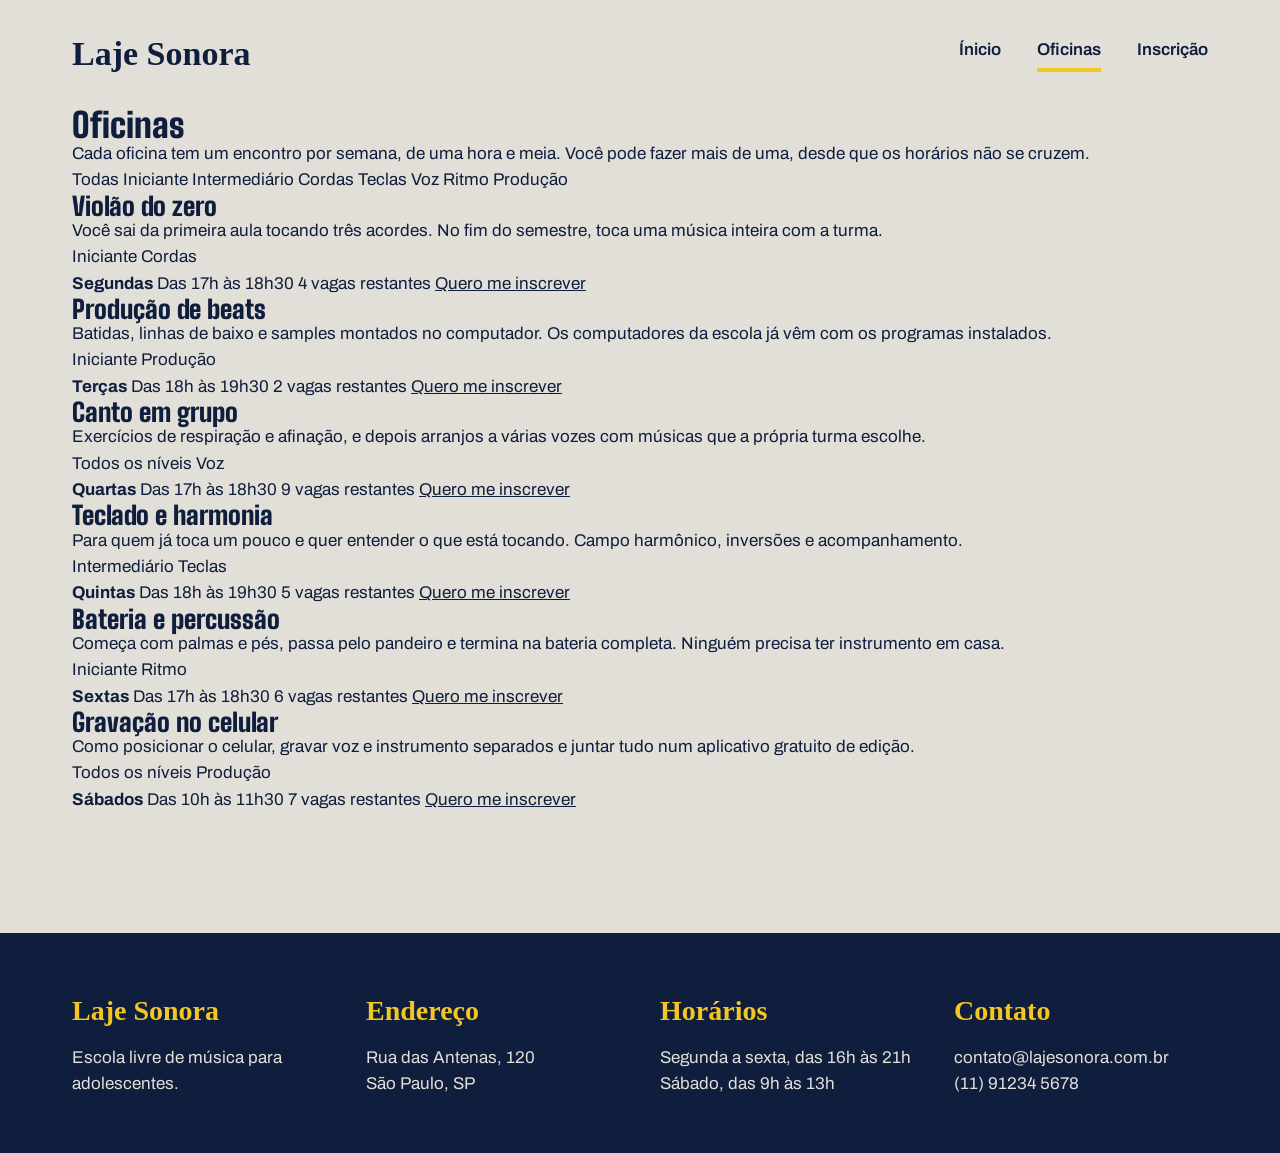
==== oficinas.html @ ecf98da6 "HTML da página de oficinas" ====
<!DOCTYPE html>
<html lang="pt-BR">
<head>
    <meta charset="UTF-8">
    <meta name="viewport" content="width=device-width, initial-scale=1.0">
    <link rel="preconnect" href="https://fonts.googleapis.com">
    <link rel="preconnect" href="https://fonts.gstatic.com" crossorigin>
    <link href="https://fonts.googleapis.com/css2?family=Archivo:ital,wght@0,100..900;1,100..900&family=Big+Shoulders:opsz,wght@10..72,100..900&display=swap" rel="stylesheet">
    <link rel="stylesheet" href="oficinas.css">
    <title>Laje Sonora | Oficinas</title>
</head>
<body>
    <header class="conteudo topo">
        <a href="index.html" class="logo">Laje Sonora</a>

        <nav class="menu">
            <a href="index.html">Ínicio</a>
            <a href="oficinas.html"class="atual">Oficinas</a>
            <a href="inscricao.html">Inscrição</a>
        </nav>
    </header>
    
    <main class="conteudo">
        <h1 class="titulo-pagina">Oficinas</h1>
        <p class="subtitulo-pagina">Cada oficina tem um encontro por semana, de uma hora e meia. Você pode fazer mais de uma, desde que os horários não se cruzem.</p>
        <div class="filtros">
            <div class="filtros">
                <span class="filtro ativo">Todas</span>
                <span class="filtro">Iniciante</span>
                <span class="filtro">Intermediário</span>
                <span class="filtro">Cordas</span>
                <span class="filtro">Teclas</span>
                <span class="filtro">Voz</span>
                <span class="filtro">Ritmo</span>
                <span class="filtro">Produção</span>
            </div>
            
            <div class="lista">
                <article class="oficina">
                    <div class="foto foto-azul"></div>
                    <div class="oficina-texto">
                        <h2>Violão do zero</h2>
                        <p>Você sai da primeira aula tocando três acordes. No fim do semestre, toca uma música inteira com a turma.</p>
                        <div class="etiquetas">
                            <span class="etiqueta">Iniciante</span>
                            <span class="etiqueta">Cordas</span>
                        </div>
                    </div>
                    <div class="oficina-detalhes">
                        <strong>Segundas</strong>
                        <span>Das 17h às 18h30</span>
                        <span>4 vagas restantes</span>
                        <a href="inscricao.html">Quero me inscrever</a>
                    </div>
                </article>
            
                <article class="oficina">
                    <div class="foto foto-amarela"></div>
                    <div class="oficina-texto">
                        <h2>Produção de beats</h2>
                        <p>Batidas, linhas de baixo e samples montados no computador. Os computadores da escola já vêm com os programas instalados.</p>
                        <div class="etiquetas">
                            <span class="etiqueta">Iniciante</span>
                            <span class="etiqueta">Produção</span>
                        </div>
                    </div>
                    <div class="oficina-detalhes">
                        <strong>Terças</strong>
                        <span>Das 18h às 19h30</span>
                        <span>2 vagas restantes</span>
                        <a href="inscricao.html">Quero me inscrever</a>
                    </div>
                </article>
            
                <article class="oficina">
                    <div class="foto foto-tinta"></div>
                    <div class="oficina-texto">
                        <h2>Canto em grupo</h2>
                        <p>Exercícios de respiração e afinação, e depois arranjos a várias vozes com músicas que a própria turma escolhe.</p>
                        <div class="etiquetas">
                            <span class="etiqueta">Todos os níveis</span>
                            <span class="etiqueta">Voz</span>
                        </div>
                    </div>
                    <div class="oficina-detalhes">
                        <strong>Quartas</strong>
                        <span>Das 17h às 18h30</span>
                        <span>9 vagas restantes</span>
                        <a href="inscricao.html">Quero me inscrever</a>
                    </div>
                </article>
            
                <article class="oficina">
                    <div class="foto"></div>
                    <div class="oficina-texto">
                        <h2>Teclado e harmonia</h2>
                        <p>Para quem já toca um pouco e quer entender o que está tocando. Campo harmônico, inversões e acompanhamento.</p>
                        <div class="etiquetas">
                            <span class="etiqueta">Intermediário</span>
                            <span class="etiqueta">Teclas</span>
                        </div>
                    </div>
                    <div class="oficina-detalhes">
                        <strong>Quintas</strong>
                        <span>Das 18h às 19h30</span>
                        <span>5 vagas restantes</span>
                        <a href="inscricao.html">Quero me inscrever</a>
                    </div>
                </article>
            
                <article class="oficina">
                    <div class="foto foto-azul"></div>
                    <div class="oficina-texto">
                        <h2>Bateria e percussão</h2>
                        <p>Começa com palmas e pés, passa pelo pandeiro e termina na bateria completa. Ninguém precisa ter instrumento em casa.</p>
                        <div class="etiquetas">
                            <span class="etiqueta">Iniciante</span>
                            <span class="etiqueta">Ritmo</span>
                        </div>
                    </div>
                    <div class="oficina-detalhes">
                        <strong>Sextas</strong>
                        <span>Das 17h às 18h30</span>
                        <span>6 vagas restantes</span>
                        <a href="inscricao.html">Quero me inscrever</a>
                    </div>
                </article>
            
                <article class="oficina">
                    <div class="foto foto-amarela"></div>
                    <div class="oficina-texto">
                        <h2>Gravação no celular</h2>
                        <p>Como posicionar o celular, gravar voz e instrumento separados e juntar tudo num aplicativo gratuito de edição.</p>
                        <div class="etiquetas">
                            <span class="etiqueta">Todos os níveis</span>
                            <span class="etiqueta">Produção</span>
                        </div>
                    </div>
                    <div class="oficina-detalhes">
                        <strong>Sábados</strong>
                        <span>Das 10h às 11h30</span>
                        <span>7 vagas restantes</span>
                        <a href="inscricao.html">Quero me inscrever</a>
                    </div>
                </article>
            </div>
        </div>
        
    </main>
    <footer class="rodape">
        <div class="conteudo rodape-colunas">
            <div class="rodape-coluna">
                <h4>Laje Sonora</h4>
                <p>Escola livre de música para <br> adolescentes.</p>
            </div>
            <div class="rodape-coluna">
                <h4>Endereço</h4>
                <p>Rua das Antenas, 120 <br> São Paulo, SP</p>
            </div>
            <div class="rodape-coluna">
                <h4>Horários</h4>
                <p>Segunda a sexta, das 16h às 21h<br> Sábado, das 9h às 13h</p>
            </div>
            <div class="rodape-coluna">
                <h4>Contato</h4>
                <p>contato@lajesonora.com.br<br>(11) 91234 5678</p>
            </div>
        </div>
    </footer>
</body>
</html>
---- oficinas.css ----
*{
    margin: 0;
    padding: 0;
    box-sizing: border-box;
}

:root {
    --concreto: #E2DFD8;
    --concreto-escuro: #CBC7BE;
    --tinta: #0F1E3D;
    --caixa-dagua: #1F5FBF;
    --fita: #F3C623;
    --branco: #FFFFFF;
    --fonte-cartaz: "Big Shoulders", "Arial Narrow", sans-serif;
    --fonte-texto: "Archivo", Arial, sans-serif;
  }
  
  body {
    background-color: var(--concreto);
    color: var(--tinta);
    font-family: var(--fonte-texto);
    font-size: 17px;
    line-height: 1.55;
  }
  
  a {
    color: inherit;
  }
  
  h1,
  h2,
  h3 {
    font-family: var(--fonte-cartaz);
    font-weight: 900;
    line-height: 0.95;
  }
  
  .conteudo {
    max-width: 1200px;
    margin-inline: auto;
    padding-inline: 32px;
  }

  .topo {
    padding-block: 28px;
    display: flex;
    justify-content: space-between;
    align-items: center;
}

.logo {
    font-family: fonte-cartaz;
    font-size: 34px;
    font-weight: 900;
    text-decoration: none;
}

.menu {
    display: flex;
    gap: 36px;
}

.menu a {
    font-weight: 600;
    text-decoration: none;
    padding-bottom: 4px;
    border-bottom: 4px solid transparent;
}

.menu a:hover {
    border-bottom-color: var(--tinta);
}

.menu a.atual {
    border-bottom-color: var(--fita);
}

.cartazes {
  margin-top: 16px;
  display: flex;
  gap: 16px;
}

.cartaz {
  padding: 40px;
}

.cartaz-principal {
  background-color: var(--caixa-dagua);
  color: white;
  flex: 2;
}

.cartaz-principal h1 {
  font-size: 132px;
  max-width: 9ch;
}

.cartaz-lateral {
  background-color: var(--fita);
  flex: 1;
  display: flex;
  flex-direction: column;
  justify-content: space-between;
  gap: 32px;
  align-items: flex-start;
}

.cartaz-lateral p {
  font-size: 22px;
  font-weight: 600;
  line-height: 1.3;
}

.botao {
  background-color: var(--tinta);
  color: white;
  font-weight: 700;
  text-decoration: none;
  padding: 16px 28px;
  border: none;
  font-family: fonte-texto;
  font-size: 17px;
  cursor: pointer;
}

.botao:hover {
  background-color: var(--caixa-dagua);
}

.secao {
  margin-top: 96px;
}

.titulo-secao {
  font-size: 64px;
  margin-bottom: 32px;
}

.cards {
  display: flex;
  flex-wrap: wrap;
  gap: 24px;
}

.card {
  background-color: white;
  border: 3px solid var(--tinta);
  flex: 1 1 340px;
}

.card .foto {
  height: 170px;
}

.foto {
  background-color: var(--concreto-escuro);
}

.foto-azul {
  background-color: var(--caixa-dagua);
}

.foto-amarela {
  background-color: var(--fita);
}

.foto-tinta {
  background-color: var(--tinta);
}

.card-texto {
  padding: 24px;
}

.card h3 {
  font-size: 36px;
  margin-bottom: 12px;
}

.card-info {
  margin-top: 20px;
  padding-top: 16px;
  border-top: 2px solid var(--concreto-escuro);
  font-weight: 600;
  font-size: 15px;
  display: flex;
  justify-content: space-between;
}
.passos {
  display: flex;
  gap: 24px;
}

.passo {
  flex: 1;
  border-top: 6px solid tinta;
  padding-top: 20px;
}

.passo-numero {
  font-family: fonte-cartaz;
  font-size: 96px;
  font-weight: 900;
  line-height: 1;
  color: var(--caixa-dagua);
}

.passo h3 {
  font-size: 32px;
  margin-block: 8px 12px;
}
.rodape {
  margin-top: 120px;
  background-color: var(--tinta);
  color: var(--concreto);
  padding-block: 56px;
}

.rodape-colunas {
  display: flex;
  gap: 40px;
}

.rodape-coluna {
  flex: 1;
}

.rodape h4 {
  font-family: fonte-cartaz;
  font-size: 28px;
  color: var(--fita);
  margin-bottom: 12px;
}
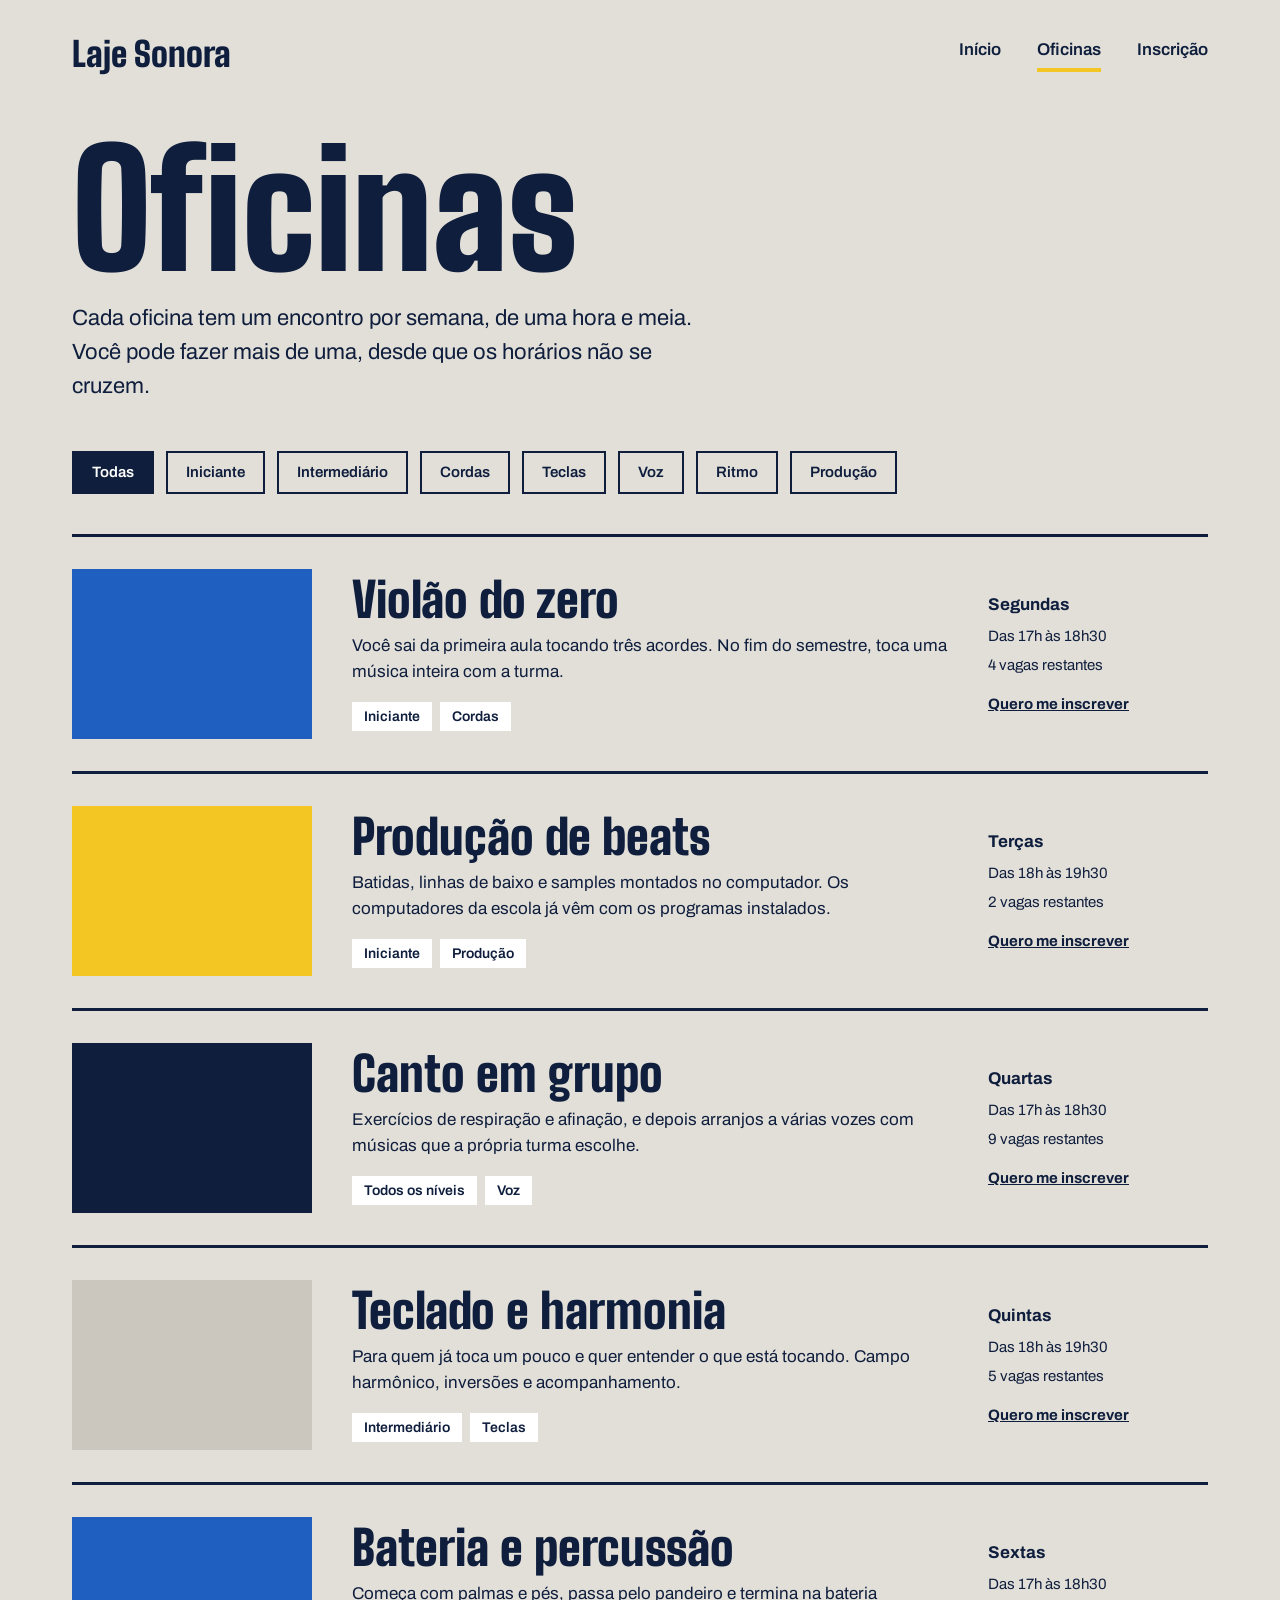
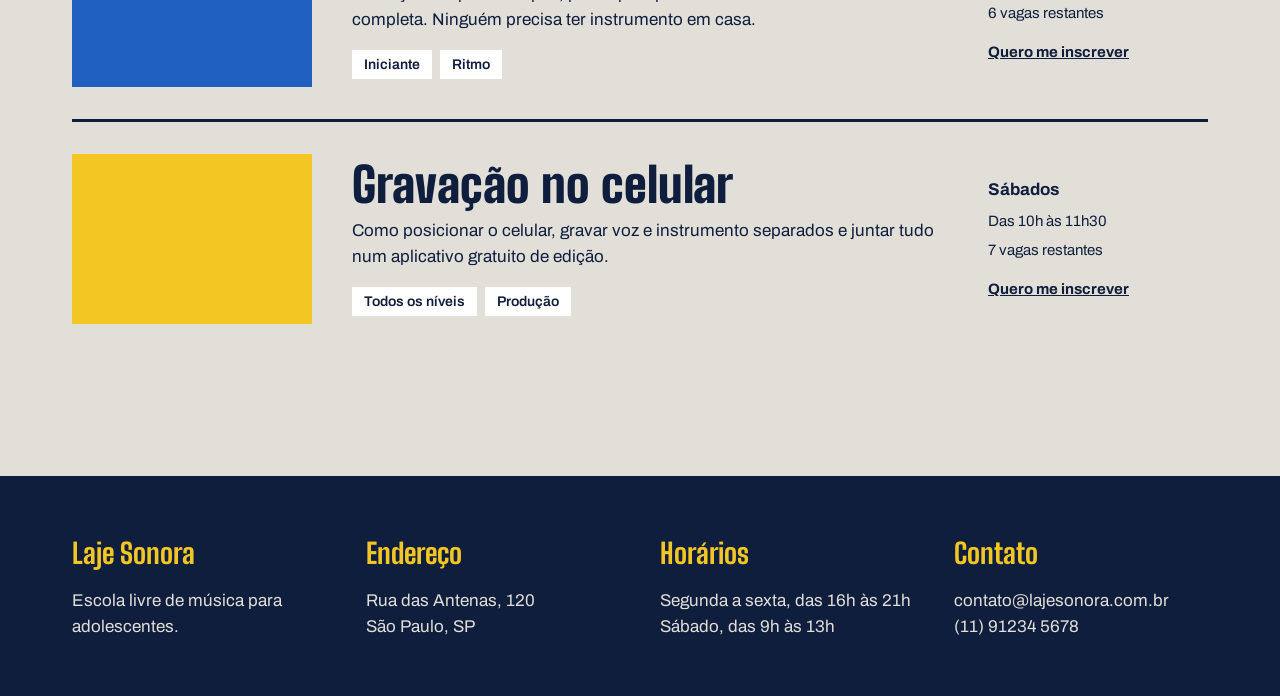
==== commit e430e540: "Página de oficinas pronta e algumas correções" ====
--- a/oficinas.html
+++ b/oficinas.html
@@ -12,141 +12,139 @@
 <body>
     <header class="conteudo topo">
         <a href="index.html" class="logo">Laje Sonora</a>
-
         <nav class="menu">
-            <a href="index.html">Ínicio</a>
-            <a href="oficinas.html"class="atual">Oficinas</a>
+            <a href="index.html">Início</a>
+            <a href="oficinas.html" class="atual">Oficinas</a>
             <a href="inscricao.html">Inscrição</a>
         </nav>
     </header>
-    
+
     <main class="conteudo">
         <h1 class="titulo-pagina">Oficinas</h1>
         <p class="subtitulo-pagina">Cada oficina tem um encontro por semana, de uma hora e meia. Você pode fazer mais de uma, desde que os horários não se cruzem.</p>
+
         <div class="filtros">
-            <div class="filtros">
-                <span class="filtro ativo">Todas</span>
-                <span class="filtro">Iniciante</span>
-                <span class="filtro">Intermediário</span>
-                <span class="filtro">Cordas</span>
-                <span class="filtro">Teclas</span>
-                <span class="filtro">Voz</span>
-                <span class="filtro">Ritmo</span>
-                <span class="filtro">Produção</span>
-            </div>
-            
-            <div class="lista">
-                <article class="oficina">
-                    <div class="foto foto-azul"></div>
-                    <div class="oficina-texto">
-                        <h2>Violão do zero</h2>
-                        <p>Você sai da primeira aula tocando três acordes. No fim do semestre, toca uma música inteira com a turma.</p>
-                        <div class="etiquetas">
-                            <span class="etiqueta">Iniciante</span>
-                            <span class="etiqueta">Cordas</span>
-                        </div>
+            <span class="filtro ativo">Todas</span>
+            <span class="filtro">Iniciante</span>
+            <span class="filtro">Intermediário</span>
+            <span class="filtro">Cordas</span>
+            <span class="filtro">Teclas</span>
+            <span class="filtro">Voz</span>
+            <span class="filtro">Ritmo</span>
+            <span class="filtro">Produção</span>
+        </div>
+
+        <div class="lista">
+            <article class="oficina">
+                <div class="foto foto-azul"></div>
+                <div class="oficina-texto">
+                    <h2>Violão do zero</h2>
+                    <p>Você sai da primeira aula tocando três acordes. No fim do semestre, toca uma música inteira com a turma.</p>
+                    <div class="etiquetas">
+                        <span class="etiqueta">Iniciante</span>
+                        <span class="etiqueta">Cordas</span>
                     </div>
-                    <div class="oficina-detalhes">
-                        <strong>Segundas</strong>
-                        <span>Das 17h às 18h30</span>
-                        <span>4 vagas restantes</span>
-                        <a href="inscricao.html">Quero me inscrever</a>
+                </div>
+                <div class="oficina-detalhes">
+                    <strong>Segundas</strong>
+                    <span>Das 17h às 18h30</span>
+                    <span>4 vagas restantes</span>
+                    <a href="inscricao.html">Quero me inscrever</a>
+                </div>
+            </article>
+
+            <article class="oficina">
+                <div class="foto foto-amarela"></div>
+                <div class="oficina-texto">
+                    <h2>Produção de beats</h2>
+                    <p>Batidas, linhas de baixo e samples montados no computador. Os computadores da escola já vêm com os programas instalados.</p>
+                    <div class="etiquetas">
+                        <span class="etiqueta">Iniciante</span>
+                        <span class="etiqueta">Produção</span>
                     </div>
-                </article>
-            
-                <article class="oficina">
-                    <div class="foto foto-amarela"></div>
-                    <div class="oficina-texto">
-                        <h2>Produção de beats</h2>
-                        <p>Batidas, linhas de baixo e samples montados no computador. Os computadores da escola já vêm com os programas instalados.</p>
-                        <div class="etiquetas">
-                            <span class="etiqueta">Iniciante</span>
-                            <span class="etiqueta">Produção</span>
-                        </div>
+                </div>
+                <div class="oficina-detalhes">
+                    <strong>Terças</strong>
+                    <span>Das 18h às 19h30</span>
+                    <span>2 vagas restantes</span>
+                    <a href="inscricao.html">Quero me inscrever</a>
+                </div>
+            </article>
+
+            <article class="oficina">
+                <div class="foto foto-tinta"></div>
+                <div class="oficina-texto">
+                    <h2>Canto em grupo</h2>
+                    <p>Exercícios de respiração e afinação, e depois arranjos a várias vozes com músicas que a própria turma escolhe.</p>
+                    <div class="etiquetas">
+                        <span class="etiqueta">Todos os níveis</span>
+                        <span class="etiqueta">Voz</span>
                     </div>
-                    <div class="oficina-detalhes">
-                        <strong>Terças</strong>
-                        <span>Das 18h às 19h30</span>
-                        <span>2 vagas restantes</span>
-                        <a href="inscricao.html">Quero me inscrever</a>
+                </div>
+                <div class="oficina-detalhes">
+                    <strong>Quartas</strong>
+                    <span>Das 17h às 18h30</span>
+                    <span>9 vagas restantes</span>
+                    <a href="inscricao.html">Quero me inscrever</a>
+                </div>
+            </article>
+
+            <article class="oficina">
+                <div class="foto"></div>
+                <div class="oficina-texto">
+                    <h2>Teclado e harmonia</h2>
+                    <p>Para quem já toca um pouco e quer entender o que está tocando. Campo harmônico, inversões e acompanhamento.</p>
+                    <div class="etiquetas">
+                        <span class="etiqueta">Intermediário</span>
+                        <span class="etiqueta">Teclas</span>
                     </div>
-                </article>
-            
-                <article class="oficina">
-                    <div class="foto foto-tinta"></div>
-                    <div class="oficina-texto">
-                        <h2>Canto em grupo</h2>
-                        <p>Exercícios de respiração e afinação, e depois arranjos a várias vozes com músicas que a própria turma escolhe.</p>
-                        <div class="etiquetas">
-                            <span class="etiqueta">Todos os níveis</span>
-                            <span class="etiqueta">Voz</span>
-                        </div>
+                </div>
+                <div class="oficina-detalhes">
+                    <strong>Quintas</strong>
+                    <span>Das 18h às 19h30</span>
+                    <span>5 vagas restantes</span>
+                    <a href="inscricao.html">Quero me inscrever</a>
+                </div>
+            </article>
+
+            <article class="oficina">
+                <div class="foto foto-azul"></div>
+                <div class="oficina-texto">
+                    <h2>Bateria e percussão</h2>
+                    <p>Começa com palmas e pés, passa pelo pandeiro e termina na bateria completa. Ninguém precisa ter instrumento em casa.</p>
+                    <div class="etiquetas">
+                        <span class="etiqueta">Iniciante</span>
+                        <span class="etiqueta">Ritmo</span>
                     </div>
-                    <div class="oficina-detalhes">
-                        <strong>Quartas</strong>
-                        <span>Das 17h às 18h30</span>
-                        <span>9 vagas restantes</span>
-                        <a href="inscricao.html">Quero me inscrever</a>
+                </div>
+                <div class="oficina-detalhes">
+                    <strong>Sextas</strong>
+                    <span>Das 17h às 18h30</span>
+                    <span>6 vagas restantes</span>
+                    <a href="inscricao.html">Quero me inscrever</a>
+                </div>
+            </article>
+
+            <article class="oficina">
+                <div class="foto foto-amarela"></div>
+                <div class="oficina-texto">
+                    <h2>Gravação no celular</h2>
+                    <p>Como posicionar o celular, gravar voz e instrumento separados e juntar tudo num aplicativo gratuito de edição.</p>
+                    <div class="etiquetas">
+                        <span class="etiqueta">Todos os níveis</span>
+                        <span class="etiqueta">Produção</span>
                     </div>
-                </article>
-            
-                <article class="oficina">
-                    <div class="foto"></div>
-                    <div class="oficina-texto">
-                        <h2>Teclado e harmonia</h2>
-                        <p>Para quem já toca um pouco e quer entender o que está tocando. Campo harmônico, inversões e acompanhamento.</p>
-                        <div class="etiquetas">
-                            <span class="etiqueta">Intermediário</span>
-                            <span class="etiqueta">Teclas</span>
-                        </div>
-                    </div>
-                    <div class="oficina-detalhes">
-                        <strong>Quintas</strong>
-                        <span>Das 18h às 19h30</span>
-                        <span>5 vagas restantes</span>
-                        <a href="inscricao.html">Quero me inscrever</a>
-                    </div>
-                </article>
-            
-                <article class="oficina">
-                    <div class="foto foto-azul"></div>
-                    <div class="oficina-texto">
-                        <h2>Bateria e percussão</h2>
-                        <p>Começa com palmas e pés, passa pelo pandeiro e termina na bateria completa. Ninguém precisa ter instrumento em casa.</p>
-                        <div class="etiquetas">
-                            <span class="etiqueta">Iniciante</span>
-                            <span class="etiqueta">Ritmo</span>
-                        </div>
-                    </div>
-                    <div class="oficina-detalhes">
-                        <strong>Sextas</strong>
-                        <span>Das 17h às 18h30</span>
-                        <span>6 vagas restantes</span>
-                        <a href="inscricao.html">Quero me inscrever</a>
-                    </div>
-                </article>
-            
-                <article class="oficina">
-                    <div class="foto foto-amarela"></div>
-                    <div class="oficina-texto">
-                        <h2>Gravação no celular</h2>
-                        <p>Como posicionar o celular, gravar voz e instrumento separados e juntar tudo num aplicativo gratuito de edição.</p>
-                        <div class="etiquetas">
-                            <span class="etiqueta">Todos os níveis</span>
-                            <span class="etiqueta">Produção</span>
-                        </div>
-                    </div>
-                    <div class="oficina-detalhes">
-                        <strong>Sábados</strong>
-                        <span>Das 10h às 11h30</span>
-                        <span>7 vagas restantes</span>
-                        <a href="inscricao.html">Quero me inscrever</a>
-                    </div>
-                </article>
-            </div>
+                </div>
+                <div class="oficina-detalhes">
+                    <strong>Sábados</strong>
+                    <span>Das 10h às 11h30</span>
+                    <span>7 vagas restantes</span>
+                    <a href="inscricao.html">Quero me inscrever</a>
+                </div>
+            </article>
         </div>
-        
     </main>
+
     <footer class="rodape">
         <div class="conteudo rodape-colunas">
             <div class="rodape-coluna">
--- a/oficinas.css
+++ b/oficinas.css
@@ -1,4 +1,4 @@
-*{
+* {
     margin: 0;
     padding: 0;
     box-sizing: border-box;
@@ -13,35 +13,35 @@
     --branco: #FFFFFF;
     --fonte-cartaz: "Big Shoulders", "Arial Narrow", sans-serif;
     --fonte-texto: "Archivo", Arial, sans-serif;
-  }
-  
-  body {
+}
+
+body {
     background-color: var(--concreto);
     color: var(--tinta);
     font-family: var(--fonte-texto);
     font-size: 17px;
     line-height: 1.55;
-  }
-  
-  a {
+}
+
+a {
     color: inherit;
-  }
-  
-  h1,
-  h2,
-  h3 {
+}
+
+h1,
+h2,
+h3 {
     font-family: var(--fonte-cartaz);
     font-weight: 900;
     line-height: 0.95;
-  }
-  
-  .conteudo {
+}
+
+.conteudo {
     max-width: 1200px;
     margin-inline: auto;
     padding-inline: 32px;
-  }
-
-  .topo {
+}
+
+.topo {
     padding-block: 28px;
     display: flex;
     justify-content: space-between;
@@ -49,7 +49,7 @@
 }
 
 .logo {
-    font-family: fonte-cartaz;
+    font-family: var(--fonte-cartaz);
     font-size: 34px;
     font-weight: 900;
     text-decoration: none;
@@ -75,160 +75,145 @@
     border-bottom-color: var(--fita);
 }
 
-.cartazes {
-  margin-top: 16px;
-  display: flex;
-  gap: 16px;
-}
-
-.cartaz {
-  padding: 40px;
-}
-
-.cartaz-principal {
-  background-color: var(--caixa-dagua);
-  color: white;
-  flex: 2;
-}
-
-.cartaz-principal h1 {
-  font-size: 132px;
-  max-width: 9ch;
-}
-
-.cartaz-lateral {
-  background-color: var(--fita);
-  flex: 1;
-  display: flex;
-  flex-direction: column;
-  justify-content: space-between;
-  gap: 32px;
-  align-items: flex-start;
-}
-
-.cartaz-lateral p {
-  font-size: 22px;
-  font-weight: 600;
-  line-height: 1.3;
-}
-
-.botao {
-  background-color: var(--tinta);
-  color: white;
-  font-weight: 700;
-  text-decoration: none;
-  padding: 16px 28px;
-  border: none;
-  font-family: fonte-texto;
-  font-size: 17px;
-  cursor: pointer;
-}
-
-.botao:hover {
-  background-color: var(--caixa-dagua);
-}
-
-.secao {
-  margin-top: 96px;
-}
-
-.titulo-secao {
-  font-size: 64px;
-  margin-bottom: 32px;
-}
-
-.cards {
-  display: flex;
-  flex-wrap: wrap;
-  gap: 24px;
-}
-
-.card {
-  background-color: white;
-  border: 3px solid var(--tinta);
-  flex: 1 1 340px;
-}
-
-.card .foto {
-  height: 170px;
-}
-
 .foto {
-  background-color: var(--concreto-escuro);
+    background-color: var(--concreto-escuro);
 }
 
 .foto-azul {
-  background-color: var(--caixa-dagua);
+    background-color: var(--caixa-dagua);
 }
 
 .foto-amarela {
-  background-color: var(--fita);
+    background-color: var(--fita);
 }
 
 .foto-tinta {
-  background-color: var(--tinta);
-}
-
-.card-texto {
-  padding: 24px;
-}
-
-.card h3 {
-  font-size: 36px;
-  margin-bottom: 12px;
-}
-
-.card-info {
-  margin-top: 20px;
-  padding-top: 16px;
-  border-top: 2px solid var(--concreto-escuro);
-  font-weight: 600;
-  font-size: 15px;
-  display: flex;
-  justify-content: space-between;
-}
-.passos {
-  display: flex;
-  gap: 24px;
-}
-
-.passo {
-  flex: 1;
-  border-top: 6px solid tinta;
-  padding-top: 20px;
-}
-
-.passo-numero {
-  font-family: fonte-cartaz;
-  font-size: 96px;
-  font-weight: 900;
-  line-height: 1;
-  color: var(--caixa-dagua);
-}
-
-.passo h3 {
-  font-size: 32px;
-  margin-block: 8px 12px;
-}
+    background-color: var(--tinta);
+}
+
+.titulo-pagina {
+    font-size: 160px;
+    margin-top: 24px;
+}
+
+.subtitulo-pagina {
+    font-size: 22px;
+    max-width: 640px;
+    margin-top: 16px;
+}
+
+.filtros {
+    margin-top: 48px;
+    display: flex;
+    flex-wrap: wrap;
+    gap: 12px;
+}
+
+.filtro {
+    border: 2px solid var(--tinta);
+    padding: 8px 18px;
+    font-weight: 600;
+    font-size: 15px;
+}
+
+.filtro.ativo {
+    background-color: var(--tinta);
+    color: var(--branco);
+}
+
+.lista {
+    margin-top: 40px;
+}
+
+.oficina {
+    padding-block: 32px;
+    border-top: 3px solid var(--tinta);
+    display: flex;
+    align-items: center;
+    gap: 40px;
+}
+
+.oficina .foto {
+    width: 240px;
+    height: 170px;
+    flex-shrink: 0;
+}
+
+.oficina-texto {
+    flex: 1;
+}
+
+.oficina h2 {
+    font-size: 48px;
+    margin-bottom: 10px;
+}
+
+.etiquetas {
+    margin-top: 16px;
+    display: flex;
+    gap: 8px;
+}
+
+.etiqueta {
+    background-color: var(--branco);
+    padding: 4px 12px;
+    font-size: 14px;
+    font-weight: 600;
+}
+
+.oficina-detalhes {
+    width: 220px;
+    font-size: 15px;
+    display: flex;
+    flex-direction: column;
+    gap: 6px;
+}
+
+.oficina-detalhes strong {
+    font-size: 17px;
+}
+
+.oficina-detalhes a {
+    margin-top: 10px;
+    font-weight: 700;
+}
+
 .rodape {
-  margin-top: 120px;
-  background-color: var(--tinta);
-  color: var(--concreto);
-  padding-block: 56px;
+    margin-top: 120px;
+    background-color: var(--tinta);
+    color: var(--concreto);
+    padding-block: 56px;
 }
 
 .rodape-colunas {
-  display: flex;
-  gap: 40px;
+    display: flex;
+    gap: 40px;
 }
 
 .rodape-coluna {
-  flex: 1;
+    flex: 1;
 }
 
 .rodape h4 {
-  font-family: fonte-cartaz;
-  font-size: 28px;
-  color: var(--fita);
-  margin-bottom: 12px;
+    font-family: var(--fonte-cartaz);
+    font-size: 28px;
+    color: var(--fita);
+    margin-bottom: 12px;
+}
+
+@media (max-width: 800px) {
+    .oficina,
+    .rodape-colunas {
+        flex-direction: column;
+        align-items: stretch;
+    }
+
+    .titulo-pagina {
+        font-size: 96px;
+    }
+
+    .oficina .foto,
+    .oficina-detalhes {
+        width: 100%;
+    }
 }
